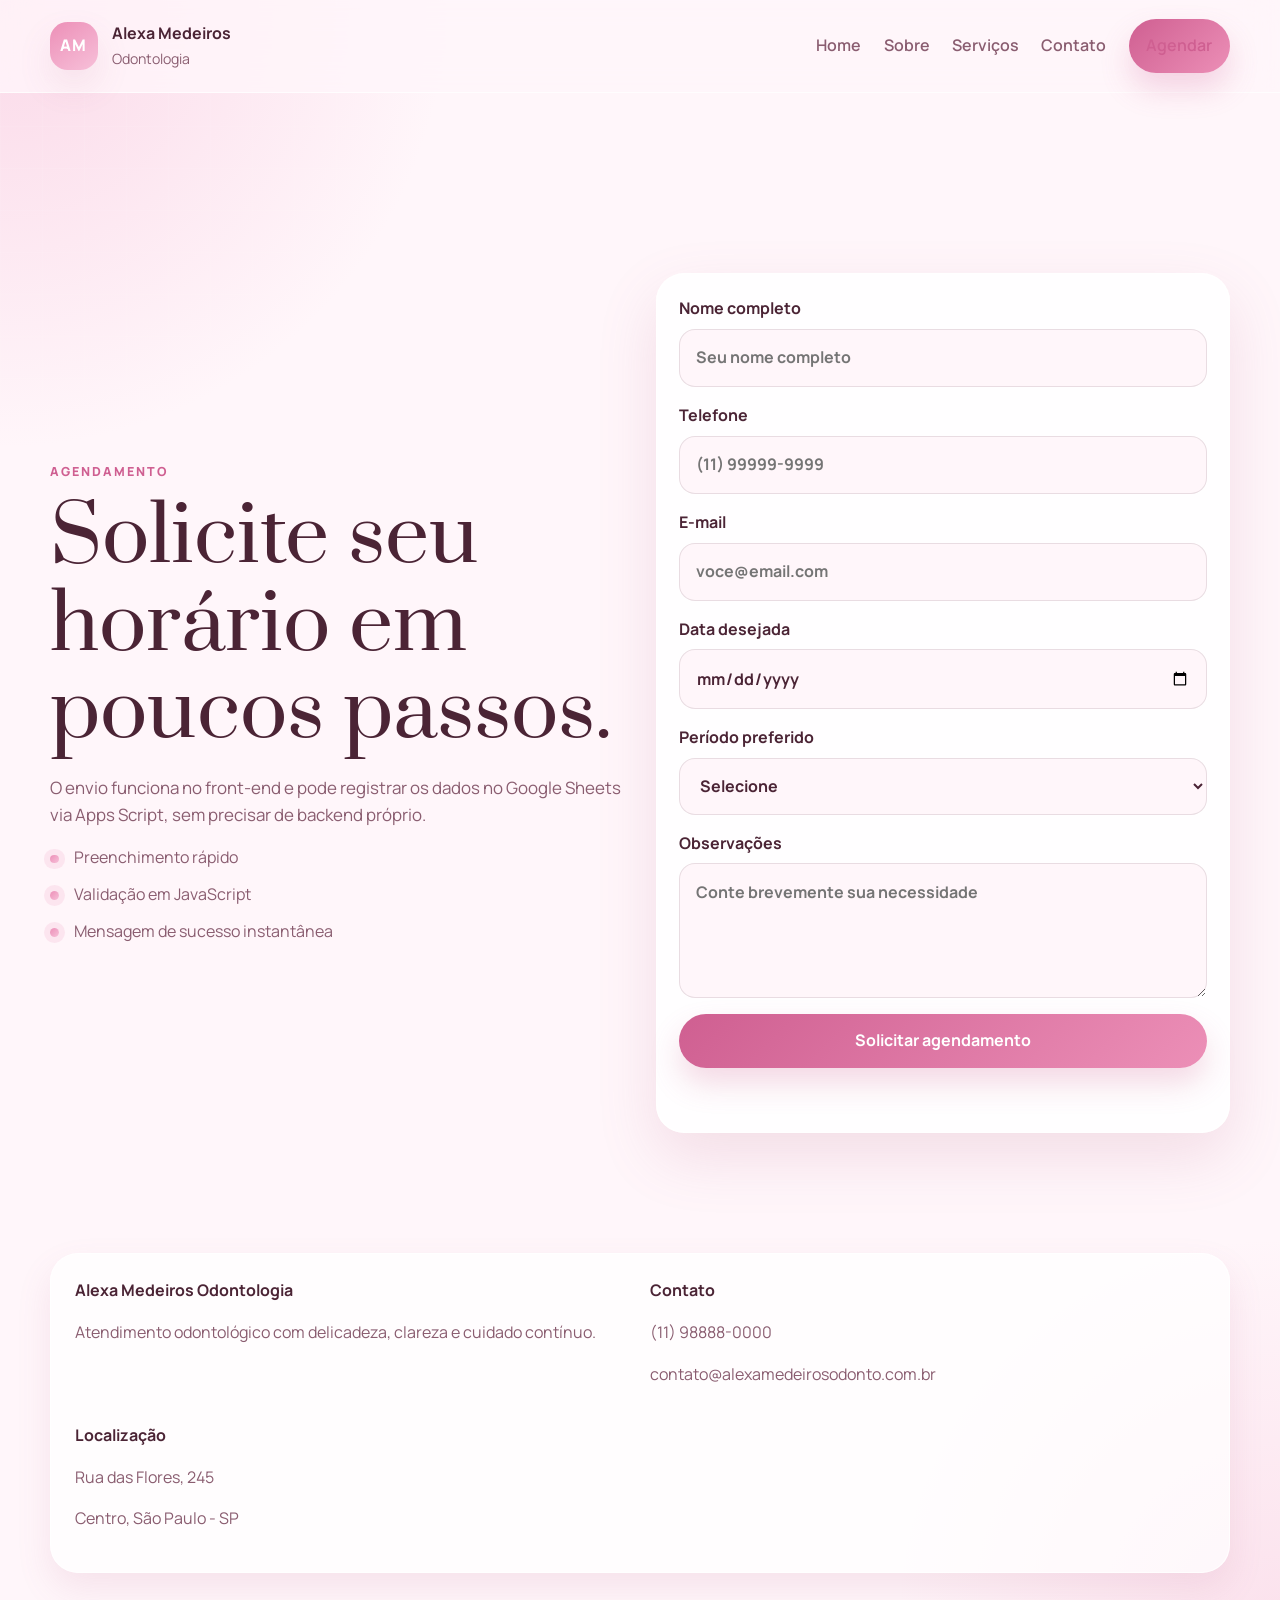
==== agendamento.html @ 6f680170 "Add files via upload" ====
﻿<!DOCTYPE html>
<html lang="pt-BR">
<head>
  <meta charset="UTF-8">
  <meta name="viewport" content="width=device-width, initial-scale=1.0">
  <meta name="description" content="Solicite um agendamento na Alexa Medeiros Odontologia com confirmação simulada no navegador.">
  <title>Agendamento | Alexa Medeiros Odontologia</title>
  <link rel="preconnect" href="https://fonts.googleapis.com">
  <link rel="preconnect" href="https://fonts.gstatic.com" crossorigin>
  <link href="https://fonts.googleapis.com/css2?family=Manrope:wght@400;500;600;700;800&family=Prata&display=swap" rel="stylesheet">
  <link rel="stylesheet" href="css/style.css">
</head>
<body data-page="agendamento">
  <header class="site-header">
    <div class="container nav-shell">
      <a class="brand" href="index.html" aria-label="Alexa Medeiros Odontologia">
        <span class="brand-mark">AM</span>
        <span class="brand-text">
          <strong>Alexa Medeiros</strong>
          <span>Odontologia</span>
        </span>
      </a>
      <button class="nav-toggle" type="button" aria-expanded="false" aria-controls="site-nav" aria-label="Abrir menu">
        <span></span>
        <span></span>
      </button>
      <nav class="site-nav" id="site-nav" aria-label="Principal">
        <a href="index.html" data-nav="home">Home</a>
        <a href="sobre.html" data-nav="sobre">Sobre</a>
        <a href="servicos.html" data-nav="servicos">Serviços</a>
        <a href="contato.html" data-nav="contato">Contato</a>
        <a href="agendamento.html" data-nav="agendamento" class="button button--nav">Agendar</a>
      </nav>
    </div>
  </header>

  <main class="page-main">
    <section class="section page-hero">
      <div class="container booking-layout">
        <div class="reveal">
          <p class="eyebrow">Agendamento</p>
          <h1>Solicite seu horário em poucos passos.</h1>
          <p class="lead">O envio funciona no front-end e pode registrar os dados no Google Sheets via Apps Script, sem precisar de backend próprio.</p>
          <ul class="check-list">
            <li>Preenchimento rápido</li>
            <li>Validação em JavaScript</li>
            <li>Mensagem de sucesso instantânea</li>
          </ul>
        </div>
        <div class="form-card reveal reveal-delay">
          <form class="site-form" id="agendamento-form" novalidate>
            <label>
              Nome completo
              <input type="text" name="nome" placeholder="Seu nome completo" required>
            </label>
            <label>
              Telefone
              <input type="tel" name="telefone" placeholder="(11) 99999-9999" required>
            </label>
            <label>
              E-mail
              <input type="email" name="email" placeholder="voce@email.com" required>
            </label>
            <label>
              Data desejada
              <input type="date" name="data" id="booking-date" required>
            </label>
            <label>
              Período preferido
              <select name="periodo" required>
                <option value="">Selecione</option>
                <option value="manhã">Manhã</option>
                <option value="tarde">Tarde</option>
              </select>
            </label>
            <label>
              Observações
              <textarea name="mensagem" rows="4" placeholder="Conte brevemente sua necessidade"></textarea>
            </label>
            <button class="button" type="submit">Solicitar agendamento</button>
            <p class="form-feedback" id="agendamento-feedback" aria-live="polite"></p>
          </form>
        </div>
      </div>
    </section>
  </main>

  <footer class="site-footer">
    <div class="container footer-grid">
      <div>
        <strong>Alexa Medeiros Odontologia</strong>
        <p>Atendimento odontológico com delicadeza, clareza e cuidado contínuo.</p>
      </div>
      <div>
        <strong>Contato</strong>
        <p>(11) 98888-0000</p>
        <p>contato@alexamedeirosodonto.com.br</p>
      </div>
      <div>
        <strong>Localização</strong>
        <p>Rua das Flores, 245</p>
        <p>Centro, São Paulo - SP</p>
      </div>
    </div>
  </footer>

  <script src="js/site-config.js"></script>
  <script src="js/script.js"></script>
</body>
</html>
---- css/style.css ----
:root {
  --bg: #fff6fa;
  --surface: #ffffff;
  --surface-soft: #fff0f6;
  --text: #4b2435;
  --muted: #8a5d70;
  --line: rgba(75, 36, 53, 0.12);
  --primary: #ec8fb7;
  --primary-deep: #cf5f91;
  --accent: #f7c0d9;
  --shadow: 0 24px 60px rgba(181, 91, 132, 0.16);
  --shadow-soft: 0 16px 35px rgba(181, 91, 132, 0.12);
  --radius: 28px;
  --container: 1180px;
  --header-height: 92px;
}

* { box-sizing: border-box; }
html { scroll-behavior: smooth; }
body {
  margin: 0;
  min-width: 320px;
  font-family: "Manrope", sans-serif;
  color: var(--text);
  background:
    radial-gradient(circle at top left, rgba(247, 192, 217, 0.55), transparent 28rem),
    radial-gradient(circle at bottom right, rgba(236, 143, 183, 0.2), transparent 24rem),
    var(--bg);
  line-height: 1.6;
}
body::before {
  content: "";
  position: fixed;
  inset: 0;
  background-image: linear-gradient(rgba(255, 255, 255, 0.25) 1px, transparent 1px), linear-gradient(90deg, rgba(255, 255, 255, 0.25) 1px, transparent 1px);
  background-size: 42px 42px;
  opacity: 0.3;
  pointer-events: none;
  z-index: -1;
}
img { max-width: 100%; display: block; }
a { color: inherit; text-decoration: none; }
button, input, select, textarea { font: inherit; }
.container { width: min(calc(100% - 2rem), var(--container)); margin: 0 auto; }
.section { padding: 4.5rem 0; }
.section-soft { background: rgba(255, 255, 255, 0.56); backdrop-filter: blur(10px); }
.page-main { padding-top: var(--header-height); }
.site-header {
  position: sticky; top: 0; z-index: 20;
  background: rgba(255, 246, 250, 0.82); backdrop-filter: blur(18px);
  border-bottom: 1px solid rgba(255, 255, 255, 0.7);
}
.nav-shell { min-height: var(--header-height); display: flex; align-items: center; justify-content: space-between; gap: 1rem; }
.brand { display: inline-flex; align-items: center; gap: 0.9rem; min-width: 0; }
.brand-mark {
  width: 3rem; height: 3rem; display: grid; place-items: center; border-radius: 1.1rem;
  background: linear-gradient(145deg, var(--primary), var(--accent)); color: #fff; font-weight: 800; letter-spacing: 0.08em;
  box-shadow: var(--shadow-soft);
}
.brand-text { display: grid; gap: 0.1rem; font-size: 0.88rem; color: var(--muted); }
.brand-text strong { font-size: 1rem; color: var(--text); }
.site-nav {
  position: fixed; top: calc(var(--header-height) - 0.2rem); left: 1rem; right: 1rem; display: grid; gap: 0.75rem;
  padding: 1rem; border-radius: 1.4rem; background: rgba(255, 255, 255, 0.95); border: 1px solid rgba(255, 255, 255, 0.8);
  box-shadow: var(--shadow-soft); opacity: 0; transform: translateY(-10px); pointer-events: none;
  transition: opacity 0.25s ease, transform 0.25s ease;
}
.site-nav a { color: var(--muted); font-weight: 600; transition: color 0.25s ease, transform 0.25s ease; }
.site-nav a:hover, .site-nav a.active { color: var(--primary-deep); }
.site-nav a:not(.button--nav):hover { transform: translateX(4px); }
.site-nav.is-open { opacity: 1; transform: translateY(0); pointer-events: auto; }
.nav-toggle {
  width: 3rem; height: 3rem; display: inline-flex; flex-direction: column; justify-content: center; gap: 0.35rem;
  border: 0; border-radius: 1rem; background: var(--surface); box-shadow: var(--shadow-soft); cursor: pointer;
}
.nav-toggle span { width: 1.2rem; height: 2px; margin: 0 auto; background: var(--text); border-radius: 999px; transition: transform 0.25s ease, opacity 0.25s ease; }
.nav-toggle.is-open span:first-child { transform: translateY(3px) rotate(45deg); }
.nav-toggle.is-open span:last-child { transform: translateY(-4px) rotate(-45deg); }
.eyebrow { margin: 0 0 0.75rem; color: var(--primary-deep); text-transform: uppercase; letter-spacing: 0.16em; font-size: 0.78rem; font-weight: 800; }
h1, h2, h3 { margin: 0; line-height: 1.12; }
h1, h2 { font-family: "Prata", serif; font-weight: 400; }
h1 { font-size: clamp(2.4rem, 7vw, 4.9rem); }
h2 { font-size: clamp(1.9rem, 5vw, 3rem); }
h3 { font-size: 1.2rem; }
p, li { color: var(--muted); }
.lead { font-size: 1.06rem; max-width: 58ch; }
.hero { padding-top: calc(var(--header-height) + 2rem); }
.hero-grid, .split-layout, .contact-layout, .booking-layout, .page-hero__grid { display: grid; gap: 2rem; }
.hero-actions { display: flex; flex-wrap: wrap; gap: 0.9rem; margin: 2rem 0 1.5rem; }
.button {
  display: inline-flex; align-items: center; justify-content: center; gap: 0.5rem; min-height: 3.25rem; padding: 0.9rem 1.4rem;
  border: 0; border-radius: 999px; background: linear-gradient(135deg, var(--primary-deep), var(--primary)); color: #fff;
  font-weight: 700; box-shadow: 0 16px 30px rgba(207, 95, 145, 0.24); cursor: pointer;
  transition: transform 0.25s ease, box-shadow 0.25s ease, filter 0.25s ease;
}
.button:hover { transform: translateY(-2px); box-shadow: 0 18px 34px rgba(207, 95, 145, 0.3); filter: saturate(1.06); }
.button:disabled { opacity: 0.7; cursor: wait; transform: none; }
.button--ghost { background: transparent; color: var(--primary-deep); border: 1px solid rgba(207, 95, 145, 0.2); box-shadow: none; }
.button--nav { min-height: 2.75rem; padding-inline: 1.1rem; }
.button--whatsapp { width: 100%; }
.hero-points, .check-list { padding: 0; margin: 0; list-style: none; display: grid; gap: 0.7rem; }
.hero-points li, .check-list li { position: relative; padding-left: 1.5rem; }
.hero-points li::before, .check-list li::before {
  content: ""; position: absolute; left: 0; top: 0.58rem; width: 0.55rem; height: 0.55rem; border-radius: 999px;
  background: linear-gradient(135deg, var(--primary), var(--accent)); box-shadow: 0 0 0 6px rgba(236, 143, 183, 0.16);
}
.hero-card, .portrait-panel, .form-card, .feature-card, .service-card, .info-card, .timeline-card, .cta-band {
  background: rgba(255, 255, 255, 0.9); border: 1px solid rgba(255, 255, 255, 0.85); border-radius: var(--radius); box-shadow: var(--shadow);
}
.hero-card, .portrait-panel { padding: 1rem; }
.image-frame {
  position: relative; overflow: hidden; border-radius: 22px;
  background: radial-gradient(circle at top, rgba(255, 255, 255, 0.95), rgba(247, 221, 232, 0.9)), #fdf2f7;
  box-shadow: inset 0 0 0 1px rgba(255, 255, 255, 0.9), 0 26px 44px rgba(181, 91, 132, 0.14);
}
.image-frame img { width: 100%; height: 100%; object-fit: cover; }
.image-frame--hero { aspect-ratio: 4 / 4.2; }
.image-frame--portrait { aspect-ratio: 4 / 4.8; }
.image-frame--large { max-width: 28rem; margin-inline: auto; }
.hero-badge, .portrait-note { margin-top: 1rem; padding: 1rem 1.1rem; border-radius: 1.2rem; background: var(--surface-soft); }
.hero-badge strong, .portrait-note strong, .contact-item strong, .footer-grid strong { display: block; margin-bottom: 0.2rem; color: var(--text); }
.section-heading { max-width: 48rem; margin-bottom: 2rem; }
.feature-grid, .services-grid, .gallery-grid, .info-columns, .timeline-grid, .footer-grid { display: grid; gap: 1.25rem; }
.feature-card, .service-card, .info-card, .timeline-card { padding: 1.5rem; transition: transform 0.28s ease, box-shadow 0.28s ease; }
.feature-card:hover, .service-card:hover, .timeline-card:hover, .gallery-card:hover { transform: translateY(-6px); box-shadow: 0 24px 45px rgba(181, 91, 132, 0.16); }
.service-card { min-height: 14.5rem; }
.text-link { display: inline-flex; margin-top: 1.2rem; color: var(--primary-deep); font-weight: 700; }
.gallery-grid { grid-template-columns: 1fr; }
.gallery-grid--dense { gap: 1rem; }
.gallery-card { overflow: hidden; margin: 0; border-radius: 1.8rem; box-shadow: var(--shadow-soft); transition: transform 0.32s ease, box-shadow 0.32s ease; }
.gallery-card img { width: 100%; aspect-ratio: 4 / 3; object-fit: cover; transition: transform 0.5s ease; }
.gallery-card:hover img { transform: scale(1.06); }
.cta-band { padding: 1.6rem; display: grid; gap: 1.2rem; align-items: center; }
.contact-list { display: grid; gap: 1rem; margin-top: 2rem; }
.contact-item { padding: 1rem 1.2rem; background: rgba(255, 255, 255, 0.72); border: 1px solid rgba(255, 255, 255, 0.82); border-radius: 1.2rem; }
.site-form { display: grid; gap: 1rem; }
.site-form label { display: grid; gap: 0.45rem; color: var(--text); font-weight: 700; }
.site-form input, .site-form select, .site-form textarea {
  width: 100%; padding: 0.95rem 1rem; border-radius: 1rem; border: 1px solid var(--line); background: rgba(255, 246, 250, 0.9);
  color: var(--text); outline: 0; transition: border-color 0.2s ease, box-shadow 0.2s ease, background 0.2s ease;
}
.site-form input:focus, .site-form select:focus, .site-form textarea:focus { border-color: var(--primary); box-shadow: 0 0 0 4px rgba(236, 143, 183, 0.16); background: #fff; }
.site-form textarea { resize: vertical; min-height: 7.5rem; }
.form-card { padding: 1.4rem; }
.form-feedback { min-height: 1.6rem; margin: 0; font-weight: 700; }
.form-feedback.is-success { color: #9e2f62; }
.form-feedback.is-error { color: #af4c4c; }
.timeline-card span {
  display: inline-grid; place-items: center; width: 2.5rem; height: 2.5rem; margin-bottom: 1rem; border-radius: 0.9rem;
  background: var(--surface-soft); color: var(--primary-deep); font-weight: 800;
}
.site-footer { padding: 2rem 0 3rem; }
.footer-grid { padding: 1.5rem; background: rgba(255, 255, 255, 0.72); border: 1px solid rgba(255, 255, 255, 0.75); border-radius: var(--radius); box-shadow: var(--shadow-soft); }
.reveal { opacity: 0; transform: translateY(28px); transition: opacity 0.7s ease, transform 0.7s ease; }
.reveal-delay { transition-delay: 0.12s; }
.reveal.is-visible { opacity: 1; transform: translateY(0); }
@media (min-width: 720px) {
  .feature-grid, .services-grid, .timeline-grid, .footer-grid { grid-template-columns: repeat(2, minmax(0, 1fr)); }
  .gallery-grid { grid-template-columns: repeat(2, minmax(0, 1fr)); }
  .cta-band { grid-template-columns: 1.8fr auto; }
  .info-columns { grid-template-columns: repeat(2, minmax(0, 1fr)); }
}
@media (min-width: 960px) {
  .section { padding: 5.5rem 0; }
  .nav-toggle { display: none; }
  .site-nav {
    position: static; display: flex; align-items: center; gap: 1.4rem; padding: 0; border: 0; box-shadow: none;
    background: transparent; opacity: 1; transform: none; pointer-events: auto;
  }
  .site-nav a:not(.button--nav) { position: relative; }
  .site-nav a:not(.button--nav)::after {
    content: ""; position: absolute; left: 0; bottom: -0.35rem; width: 100%; height: 2px; transform: scaleX(0); transform-origin: left;
    background: linear-gradient(90deg, var(--primary-deep), var(--accent)); transition: transform 0.25s ease;
  }
  .site-nav a:not(.button--nav):hover::after, .site-nav a.active:not(.button--nav)::after { transform: scaleX(1); }
  .hero-grid, .split-layout, .contact-layout, .booking-layout, .page-hero__grid { grid-template-columns: repeat(2, minmax(0, 1fr)); align-items: center; }
  .feature-grid { grid-template-columns: repeat(3, minmax(0, 1fr)); }
  .services-grid { grid-template-columns: repeat(3, minmax(0, 1fr)); }
  .gallery-grid { grid-template-columns: repeat(3, minmax(0, 1fr)); }
  .gallery-grid--dense { grid-template-columns: repeat(4, minmax(0, 1fr)); }
}
@media (prefers-reduced-motion: reduce) {
  html { scroll-behavior: auto; }
  *, *::before, *::after { animation: none !important; transition: none !important; }
  .reveal { opacity: 1; transform: none; }
}
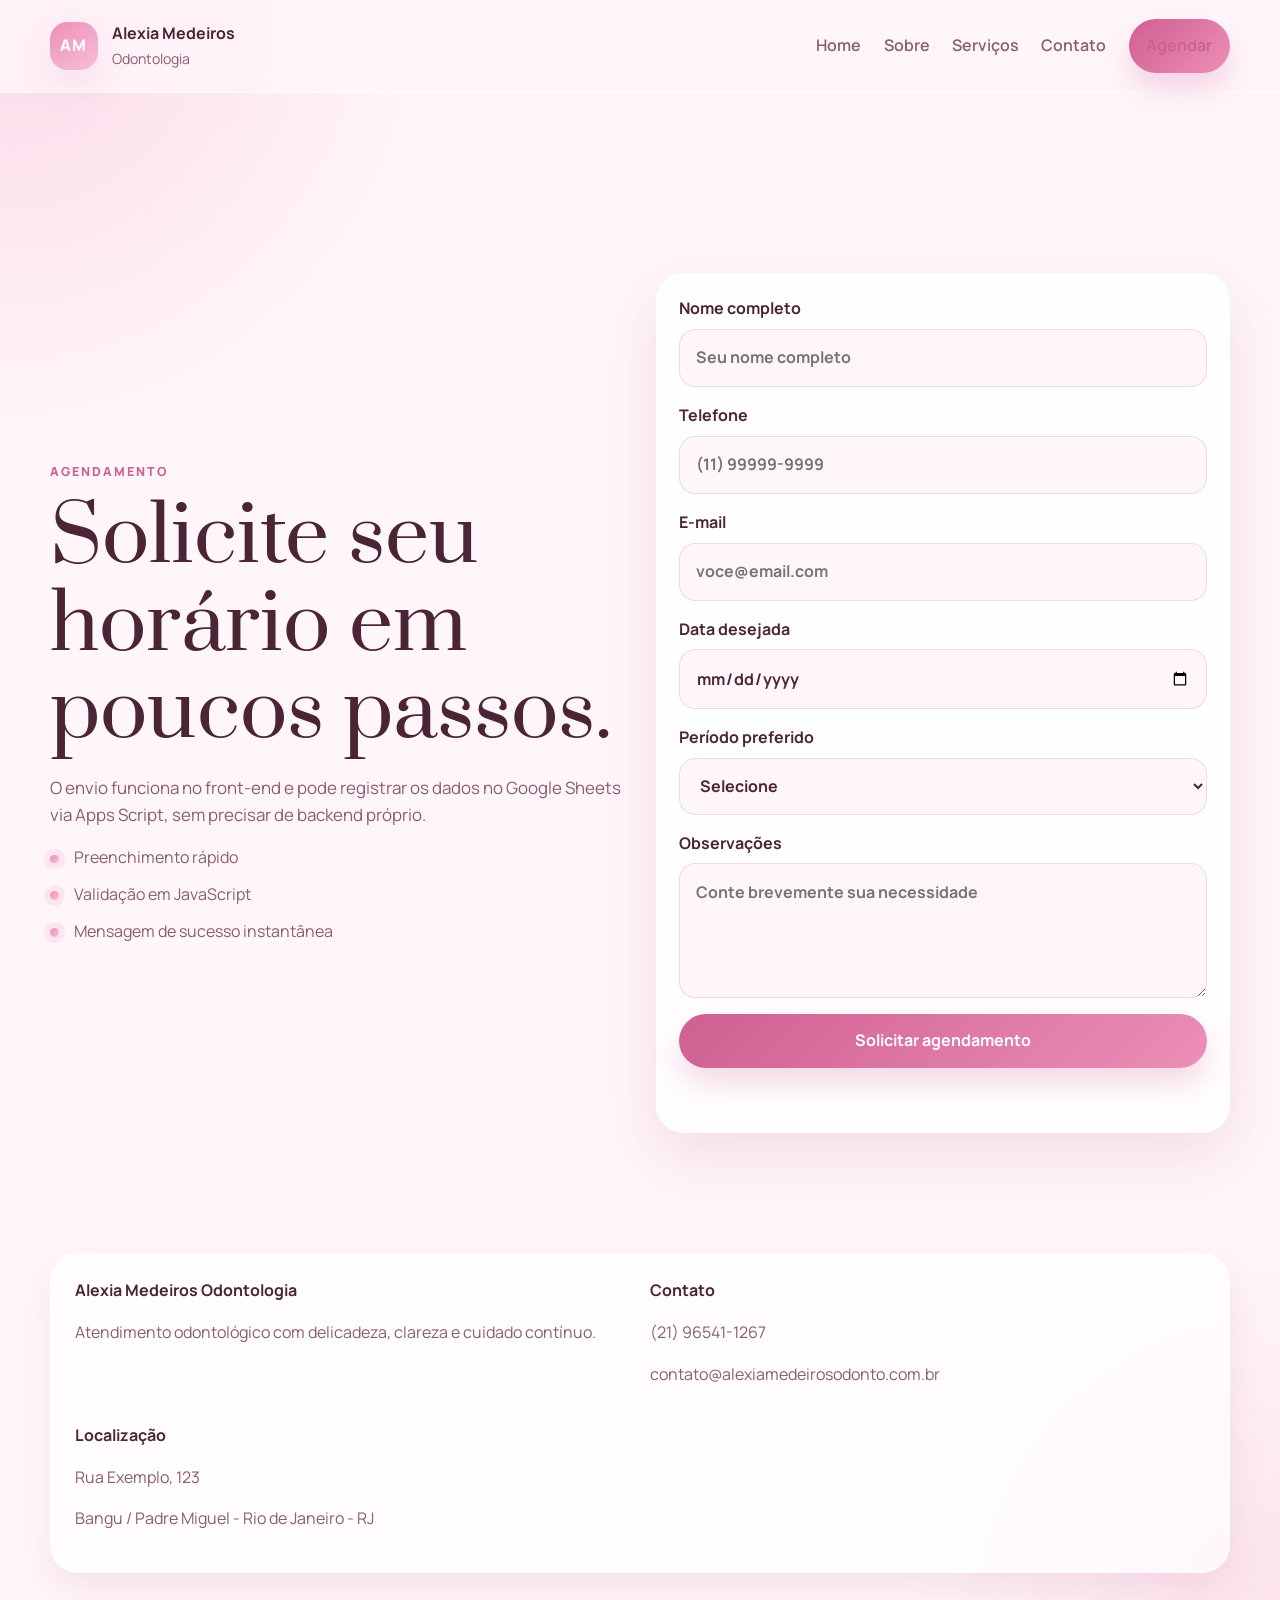
==== commit 23984787: "Update agendamento.html" ====
--- a/agendamento.html
+++ b/agendamento.html
@@ -4,7 +4,7 @@
   <meta charset="UTF-8">
   <meta name="viewport" content="width=device-width, initial-scale=1.0">
   <meta name="description" content="Solicite um agendamento na Alexa Medeiros Odontologia com confirmação simulada no navegador.">
-  <title>Agendamento | Alexa Medeiros Odontologia</title>
+  <title>Agendamento | Alexia Medeiros Odontologia</title>
   <link rel="preconnect" href="https://fonts.googleapis.com">
   <link rel="preconnect" href="https://fonts.gstatic.com" crossorigin>
   <link href="https://fonts.googleapis.com/css2?family=Manrope:wght@400;500;600;700;800&family=Prata&display=swap" rel="stylesheet">
@@ -16,7 +16,7 @@
       <a class="brand" href="index.html" aria-label="Alexa Medeiros Odontologia">
         <span class="brand-mark">AM</span>
         <span class="brand-text">
-          <strong>Alexa Medeiros</strong>
+          <strong>Alexia Medeiros</strong>
           <span>Odontologia</span>
         </span>
       </a>
@@ -88,18 +88,18 @@
   <footer class="site-footer">
     <div class="container footer-grid">
       <div>
-        <strong>Alexa Medeiros Odontologia</strong>
+        <strong>Alexia Medeiros Odontologia</strong>
         <p>Atendimento odontológico com delicadeza, clareza e cuidado contínuo.</p>
       </div>
       <div>
         <strong>Contato</strong>
-        <p>(11) 98888-0000</p>
-        <p>contato@alexamedeirosodonto.com.br</p>
+        <p>(21) 96541-1267</p>
+        <p>contato@alexiamedeirosodonto.com.br</p>
       </div>
       <div>
         <strong>Localização</strong>
-        <p>Rua das Flores, 245</p>
-        <p>Centro, São Paulo - SP</p>
+        <p>Rua Exemplo, 123</p>
+        <p>Bangu / Padre Miguel - Rio de Janeiro - RJ</p>
       </div>
     </div>
   </footer>
--- a/css/style.css
+++ b/css/style.css
@@ -184,4 +184,12 @@
   *, *::before, *::after { animation: none !important; transition: none !important; }
   .reveal { opacity: 1; transform: none; }
 }
+.logo {
+  height: 50px;
+  width: auto;
+}
 
+.brand {
+  display: flex;
+  align-items: center;
+}
